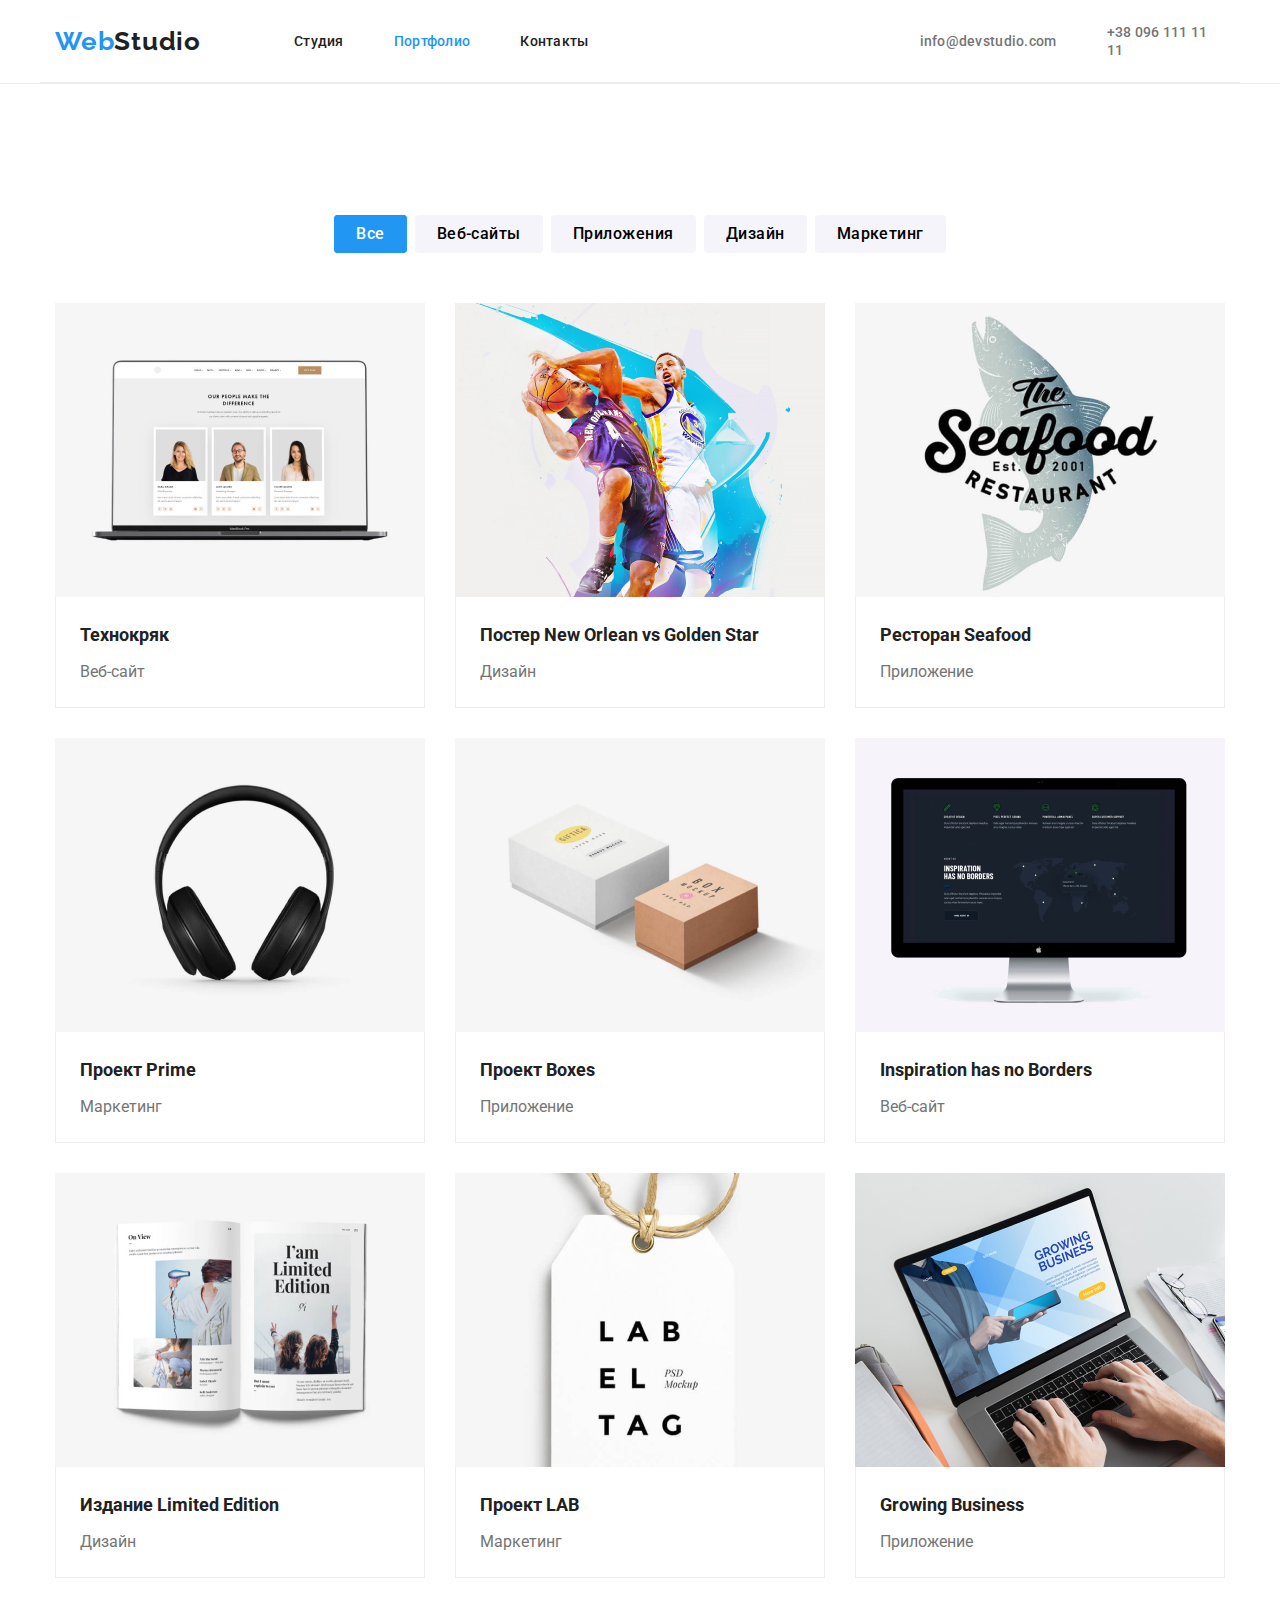
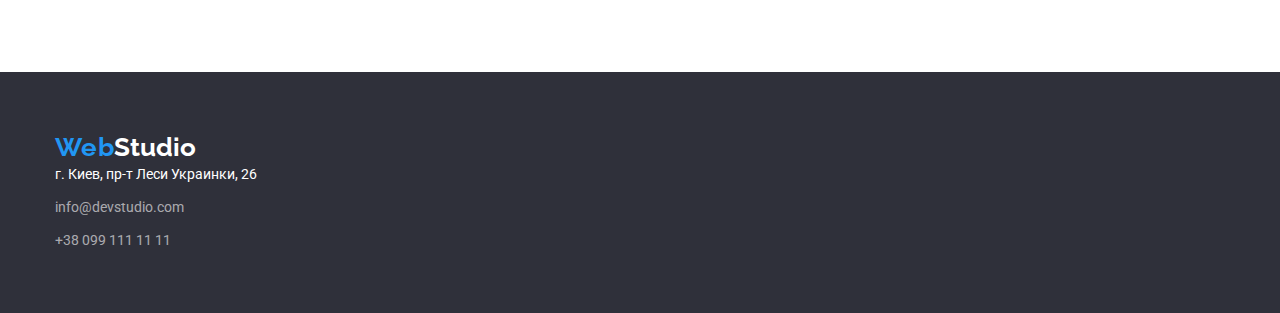
==== portfolio.html @ 9e31efb8 "WOrk-4-Go" ====
<!DOCTYPE html>
<html lang="ru">
<head>
    <meta charset="UTF-8">
    <meta http-equiv="X-UA-Compatible" content="IE=edge">
    <meta name="viewport" content="width=device-width, initial-scale=1.0">
    <title>homework-1</title>
    <link href="https://fonts.googleapis.com/css2?family=Raleway:wght@700&family=Roboto:wght@400;500;700;900&display=swap" rel="stylesheet">
    <link rel="stylesheet" href=https://cdnjs.cloudflare.com/ajax/libs/modern-normalize/1.0.0/modern-normalize.min.css>
    <link rel="stylesheet" href="css/styles.css">
</head>
<body>
    <header class="header">
        <div class="conteiner header">
        <nav class="nav">
            <a class="logo" href="index.html"><span class="web">Web</span><span class="studio">Studio</span></a>
            <ul class="menu-list">
                <li class="item"><a class="menu-element" href="index.html">Студия</a></li>
                <li class="item"><a class="menu-element menu-element-active" href="portfolio.html">Портфолио</a></li>
                <li class="item"><a class="menu-element" href="">Контакты</a></li>
            </ul>
        </nav>
        <ul class="contacts-list">
            <li class="contact-item"><a class="header-contact" href="info@devstudio.com">info@devstudio.com</a></li>
            <li class="contact-item"><a class="header-contact" href="380961111111">+38 096 111 11 11</a></li>
        </ul>
    </div>
    </header>
    <main>
        <section class="portfolio section">
        <div class="conteiner">
            <h1 class="shadow-title-portfolio">Элементы портфолио</h1>
            <ul class="portfolio-menu-list">
                <li class="portfolio-menu-item active"><button class="button-item active" type="button">Все</button></li>
                <li class="portfolio-menu-item"><button class="button-item" type="button">Веб-сайты</button></li>
                <li class="portfolio-menu-item"><button class="button-item" type="button">Приложения</button></li>
                <li class="portfolio-menu-item"><button class="button-item" type="button">Дизайн</button></li>
                <li class="portfolio-menu-item"><button class="button-item" type="button">Маркетинг</button></li>
            </ul>
            <ul class="portfolio-menu">
                <li class="portfolio-item">
                    <a href="#"><img src="images/tehnokrak.jpg" alt="tehnokrak" width=370>
                    <div class="portfolio-info">       
                    <h2 class="portfolio-title">Технокряк</h2> 
                    <p class="portfolio-text">Веб-сайт</p>
                    </div>
                </a> 
                </li>
                <li class="portfolio-item">
                    <a href="#"><img src="images/poster.jpg" alt="poster" width=370>    
                        <div class="portfolio-info">
                        <h2 class="portfolio-title">Постер New Orlean vs Golden Star</h2> 
                        <p class="portfolio-text">Дизайн</p>
                    </div>
                </a> 
                </li>
                <li class="portfolio-item">
                    <a href="#"><img src="images/seafood.jpg" alt="seafood" width=370>   
                        <div class="portfolio-info">
                        <h2 class="portfolio-title">Ресторан Seafood</h2> 
                    <p class="portfolio-text">Приложение</p>
                </div>
            </a> 
                </li>
                <li class="portfolio-item">
                    <a href="#"><img src="images/prime.jpg" alt="prime" width=370>   
                        <div class="portfolio-info">
                        <h2 class="portfolio-title">Проект Prime</h2> 
                    <p class="portfolio-text">Маркетинг</p>
                </div>  
            </a>   
                </li>
                <li class="portfolio-item">
                    <a href="#"><img src="images/boxes.jpg" alt="boxes" width=370> 
                        <div class="portfolio-info">
                        <h2 class="portfolio-title">Проект Boxes</h2> 
                    <p class="portfolio-text">Приложение</p>
                </div> 
            </a>    
                </li>
                <li class="portfolio-item">
                    <a href="#"><img src="images/borders.jpg" alt="borders" width=370>    
                        <div class="portfolio-info">
                        <h2 class="portfolio-title">Inspiration has no Borders</h2> 
                    <p class="portfolio-text">Веб-сайт</p>
                </div>    
            </a> 
                </li>
                <li class="portfolio-item">
                    <a href="#"><img src="images/limited-edition.jpg" alt="limited-edition" width=370>    
                        <div class="portfolio-info">
                        <h2 class="portfolio-title">Издание Limited Edition</h2> 
                    <p class="portfolio-text">Дизайн</p>
                </div> 
            </a>       
                </li>
                <li class="portfolio-item">
                    <a href="#"><img src="images/lab.jpg" alt="lab" width=370>  
                        <div class="portfolio-info">
                        <h2 class="portfolio-title">Проект LAB</h2> 
                    <p class="portfolio-text">Маркетинг</p>
                </div> 
            </a>    
                </li>
                <li class="portfolio-item">
                    <a href="#"><img src="images/business.jpg" alt="business" width=370> 
                        <div class="portfolio-info">
                        <h2 class="portfolio-title">Growing Business</h2> 
                    <p class="portfolio-text">Приложение</p>
                </div>   
            </a>  
                </li>
            </ul>
        </div>
        </section>    
    </main>
    <footer class="footer">
        <div class="conteiner">
        <a href="index.html"><span class="web">Web</span><span class="studio-footer">Studio</span></a>
            <address>
            <p class="address">г. Киев, пр-т Леси Украинки, 26</p>
            <ul class="info-footer-list">
                <li class="footer-item"><a class="info" href="info@devstudio.com">info@devstudio.com</a></li>
                <li class="footer-item"><a class="info" href="380991111111">+38 099 111 11 11</a></li>
            </ul>
        </address>
        </div>
    </footer>
</body>
</html>
---- css/styles.css ----
:root {
    --border-color:#eeeeee;
    --border-color-header:#ECECEC;
    --background-color: #ffffff;
    --background-footer: #2F303A;
    --background-section-three: #F5F4FA;
    --portfolio-background:#ffffff;
    --text-color: #212121;
    --under-text-color: #757575;
    --animation-links: #2196F3;
    --animation-bottons: #2196F3;
    --buttons-background: #F5F4FA;
    --animation-button-focus:#ffffff;
    --logo: #2196F3; 
    --log:#ffffff;
    --address:#ffffff;
    --info:rgba(255, 255, 255, 0.6);
    --shadow-title: #ffffff;
    --background-hero: #2F303A;
    --hero-color:#ffffff;
    --hero-button-background:#2196F3;
    --hero-button-color:#ffffff;
    --border-name:#ffffff;

}
body{
    font-family: Roboto, sans-serif;
    font-style: normal;
    font-weight: normal;
    color: var(--text-color);
 }
 a {text-decoration: none}
 ul{list-style: none}
    h1,
    h2,
    h3,
    h4, 
    h5,
    h6,
    ul,
    p {margin: 0; padding: 0}
    img{
        display: block;
        width: 100%;
        height: auto;
    }
.conteiner  {
    width: 1200px;
    margin: 0 auto;
    padding:0 15px;
}
.section{
    padding-top: 94px ;
    padding-bottom: 94px;
}
 /* HEADER */
 .header{
    display:flex;
    border-bottom: 1px solid var(--border-color-header);
}
 .nav{
     display:flex;
     align-items: center;
 }
 .menu-list{
     display: flex;
     margin-right: 331px;
     margin-left: 93px;
}
.item, .menu-element, .header-contact{
     padding-bottom: 32px;
     padding-top: 32px;
}
 .item:not(:first-child) {
     margin-left: 50px;
 }
 .contacts-list{
     display: flex;
     align-items: center;
}
.contacts-list .contact-item:last-child{
    margin-left: 50px;
 }
 .web, .studio{
    font-family: Raleway;
    font-weight: bold;
    font-size: 26px;
    line-height: 1.19; 
    color: var(--text-color);
    letter-spacing: 0.03em;
    padding-bottom: 25px;
    padding-top: 24px;
}
 .web{
     color:var(--logo);
     letter-spacing: 0.03em;
 }
 .menu-element{
    font-weight: 500;
    font-size: 14px;
    line-height: 1.14;
    letter-spacing: 0.02em;
    color:inherit;
 }
 .menu-element:focus, .menu-element:hover {
     color:var(--animation-links);

 }
 .menu-element-active{
     color: var(--animation-links);
 }
 .header-contact{
    font-weight: 500;
    font-size: 14px;
    line-height: 1.14;
    letter-spacing: 0.02em;
    color: var(--under-text-color);}
.header-contact:focus, .header-contact:hover {
        color:var(--animation-links);

}
 /* FOOTER */
.footer{
    background-color: var(--background-footer);
    padding-top: 60px;
    padding-bottom: 60px;
}

 .studio-footer{
    font-family: Raleway;
    font-weight: bold;
    font-size: 26px;
    line-height: 1.19;
    color: var(--log);
    }
.address-info{
    margin-top: 20px; 
}
.address{
    font-style: normal; /*destroed italic */
    font-weight: normal;
    font-size: 14px;
    line-height: 1.71;
    color: var(--log);
    margin-bottom: 9px;
}
.info{
    font-style: normal; /*destroed italic */
    font-size: 14px;
    line-height: 1.71;
    color: var(--info);
}
.footer-item{
margin-top: 9px;
}
.info:focus, .info:hover{
    color:var(--animation-links);
}

 /* INDEX-MAIN */
 /* hero-section */
 .shadow-title{
    color: var(--shadow-title);
    margin-bottom: -30px;
 }
 .shadow-title-portfolio{
 color: var(--portfolio-background);
 }
 .hero{
     background-color: var(--background-hero);
     color: var(--hero-color);
     display: flex;
     flex-direction: column;
     align-items: center;
     padding-top: 200px;
     padding-bottom: 200px;
 }
.hero-text{
    font-weight: 900;
    font-size: 44px;
    line-height: 1.36;
    margin-bottom: 30px;
    display: flex;
    text-align: center;
    justify-content: center;
}
 .hero-button{
    font-family: inherit;
     background-color: var(--hero-button-background);
     color: var(--hero-button-color);
     font-weight: bold;
     font-size: 16px;
     line-height: 1.87;
     cursor:pointer;
     padding: 10px 32px 10px 32px;
     letter-spacing: 0.06em;
     display: flex;
     justify-content: center;
     margin: auto;
     box-shadow: 0px 4px 4px rgba(0, 0, 0, 0.15);
}
/* section-one */
.list-first{
    display: flex;
    letter-spacing: 0.03em;
}
.list-first .item-first{
    width: 270px;
}
.list-first .item-first:not(:first-child){
    margin-left: 30px;
}
.title-first{
    font-weight: bold;
    font-size: 14px;
    line-height: 1.14;
    margin-bottom: 10px;
}
.text-first{
    font-size: 14px;
    line-height: 1.71;
    color: var(--under-text-color);
}
/* section-two */
.section-two{
    padding-top: 0px;
}
.second-title{
    font-weight: bold;
    font-size: 36px;
    line-height: 1.16;
    letter-spacing: 0.03em;
    margin-bottom: 50px;
    display: flex;
    justify-content: center;
}
.second-list{
    display: flex;
}
.second-list .img:not(:last-child){
    margin-right: 30px;
}

/* section-three */
.section-three{
background-color: var(--background-section-three);align-items: center;
}
.card-three{
    display: flex;
    flex-direction: column;
    align-items: center;
}
.title-three{
    font-weight: bold;
    font-size: 36px;
    line-height: 1.16;
    display: flex;
    justify-content: center;
    margin-bottom: 50px;
}
.names-list{
    display: flex;
}
.names-list .name:not(:last-child){
        margin-right: 30px;
    }
.names-info{
    display: flex;
    flex-direction: column;
    align-items: center;
    padding-top: 30px;
    padding-bottom: 30px;

}
.name{
    display: flex;
    flex-direction: column;
    align-items: center;
    border-radius: 0px 0px 4px 4px;
    box-shadow: 0px 1px 3px rgba(0, 0, 0, 0.12),0px 1px 1px rgba(0, 0, 0, 0.14), 0px 2px 1px rgba(0, 0, 0, 0.2);
    background-color: var(--border-name);
}
.title-name{
    font-weight: 500;
    font-size: 16px;
    line-height: 1.18;
    letter-spacing: 0.03em;
    margin-bottom: 10px;
}
.name-info{
    font-size: 16px;
    line-height: 1.18;
    color: var(--under-text-color);
}
/* PORTFOLIO-MAIN */
/* buttons */
.portfolio{
    background-color:var(--portfolio-background);
}
.portfolio-menu-item{
    border-radius: 4px;
}
.portfolio-menu-list{
    display: flex;
    justify-content: center;
    margin-bottom: 50px;
}
.portfolio-menu-item:not(:last-child){
    margin-right: 8px;
}
.button-item{
    font-family: inherit;
    font-weight: 500;
    font-size: 16px;
    line-height: 1.62;
    cursor:pointer;
    letter-spacing: 0.03em;
    background-color: var(--buttons-background);
    padding: 6px 22px;
    border:none;
    border-radius: 4px;
}
.active{
    background-color: var(--animation-bottons);
    color: var(--animation-button-focus); 
}
.button-item:hover,
.button-item:focus{
    background-color: var(--animation-bottons);
    color: var(--animation-button-focus);
}
/* portfolio */
.portfolio-menu{
display: flex;
flex-wrap: wrap;
}
.portfolio-item:nth-child(3n + 3){
    margin-right: 0;
    }
.portfolio-item:nth-last-child(-n + 3){
    margin-bottom: 0;
    }
.portfolio-item{
margin-right:30px;
margin-bottom: 30px;
}
.portfolio-info{
border-left: 1px solid var(--border-color);
border-bottom: 1px solid var(--border-color);
border-right: 1px solid var(--border-color);
padding-top: 20px;
padding-left: 24px;
padding-bottom: 20px;
}
.portfolio-title{
    font-weight: bold;
    font-size: 18px;
    line-height: 2;
    color: var(--text-color);
    margin-bottom: 4px;
}
.portfolio-text{
    font-size: 16px;
    line-height: 1.87;
    color: var(--under-text-color);
}
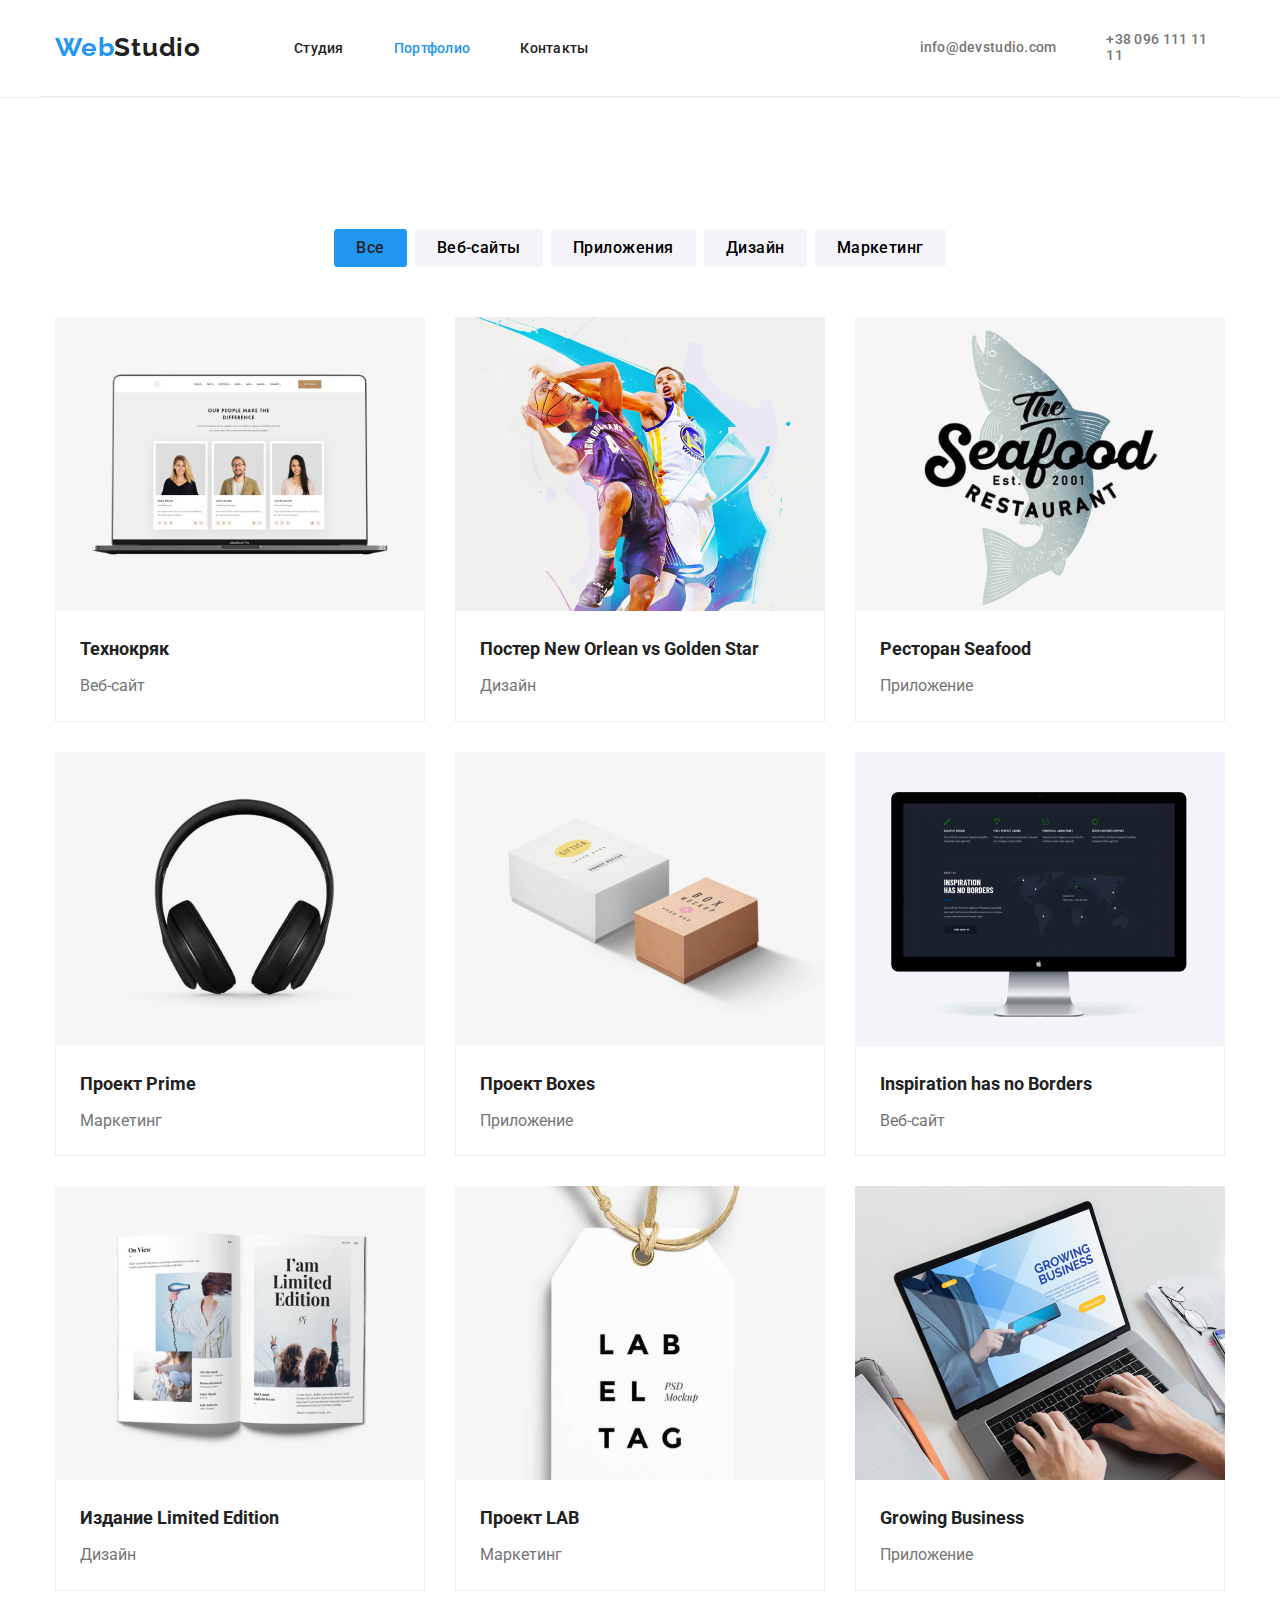
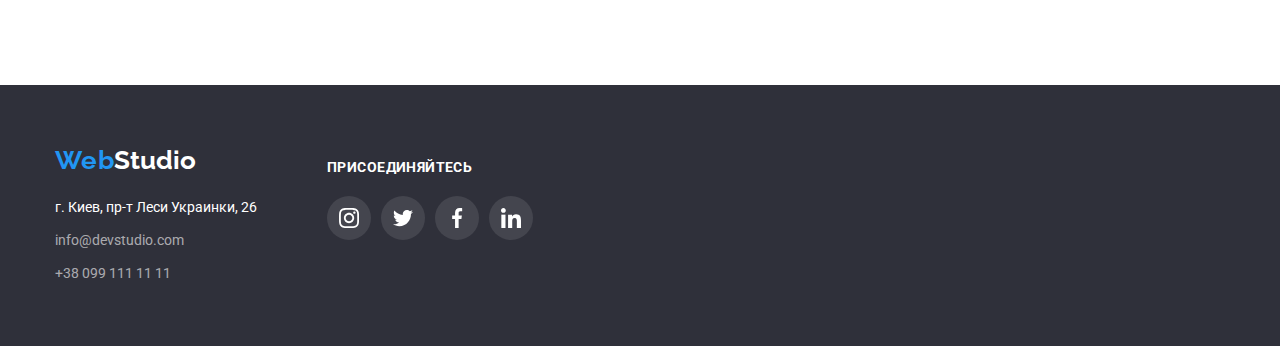
==== commit fe2928a1: "complete-4" ====
--- a/portfolio.html
+++ b/portfolio.html
@@ -21,9 +21,17 @@
             </ul>
         </nav>
         <ul class="contacts-list">
-            <li class="contact-item"><a class="header-contact" href="info@devstudio.com">info@devstudio.com</a></li>
-            <li class="contact-item"><a class="header-contact" href="380961111111">+38 096 111 11 11</a></li>
-        </ul>
+            <li class="contact-item"> 
+                <a class="header-contact" href="info@devstudio.com">
+                    <svg class="icon-mail" width="16" height="12">
+                        <use href="./images/symbol-defs.svg#envelope"></use>
+                    </svg>info@devstudio.com</a></li>
+            <li class="contact-item">
+                <a class="header-contact" href="380961111111">
+                    <svg class="icon-phone" width="10" height="16">
+                        <use href="./images/symbol-defs.svg#telefon"></use>
+                    </svg>+38 096 111 11 11</a></li>
+            </ul>
     </div>
     </header>
     <main>
@@ -115,9 +123,10 @@
         </section>    
     </main>
     <footer class="footer">
-        <div class="conteiner">
+        <div class="conteiner conteiner-position">
+        <div>
         <a href="index.html"><span class="web">Web</span><span class="studio-footer">Studio</span></a>
-            <address>
+            <address class="address-info">
             <p class="address">г. Киев, пр-т Леси Украинки, 26</p>
             <ul class="info-footer-list">
                 <li class="footer-item"><a class="info" href="info@devstudio.com">info@devstudio.com</a></li>
@@ -125,6 +134,40 @@
             </ul>
         </address>
         </div>
+        <div class="join-place">
+        <p class="join">ПРИСОЕДИНЯЙТЕСЬ</p>
+        <ul class="icon-footer-info">
+            <li class="icon-list-footer">
+                <a href="">
+                <svg class="icon-footer" width="20" height="20">
+                    <use href="./images/symbol-defs.svg#instagram"></use>
+                </svg>
+            </a>
+            </li>
+            <li class="icon-list-footer">
+                <a href="">
+                <svg class="icon-footer" width="20" height="20">
+                    <use href="./images/symbol-defs.svg#twitter"></use>
+                </svg>
+            </a>
+            </li>
+            <li class="icon-list-footer">
+                <a href="">
+                <svg class="icon-footer" width="20" height="20">
+                    <use href="./images/symbol-defs.svg#facebook"></use>
+                </svg>
+            </a>
+            </li>
+            <li class="icon-list-footer">
+                <a href="">
+                <svg class="icon-footer" width="20" height="20">
+                    <use href="./images/symbol-defs.svg#linkedin"></use>
+                </svg>
+            </a>                  
+            </li>
+        </ul>
+        </div>
+        </div>
     </footer>
 </body>
 </html>
--- a/css/styles.css
+++ b/css/styles.css
@@ -10,7 +10,7 @@
     --animation-links: #2196F3;
     --animation-bottons: #2196F3;
     --buttons-background: #F5F4FA;
-    --animation-button-focus:#ffffff;
+    --animatmaion-button-focus:#ffffff;
     --logo: #2196F3; 
     --log:#ffffff;
     --address:#ffffff;
@@ -21,6 +21,8 @@
     --hero-button-background:#2196F3;
     --hero-button-color:#ffffff;
     --border-name:#ffffff;
+    --icon-background:#F5F4FA;
+    --icon-names-color:#AFB1B8;
 
 }
 body{
@@ -64,7 +66,7 @@
  }
  .menu-list{
      display: flex;
-     margin-right: 331px;
+     margin-right: 305px;
      margin-left: 93px;
 }
 .item, .menu-element, .header-contact{
@@ -79,7 +81,7 @@
      align-items: center;
 }
 .contacts-list .contact-item:last-child{
-    margin-left: 50px;
+    margin-left: 30px;
  }
  .web, .studio{
     font-family: Raleway;
@@ -88,8 +90,7 @@
     line-height: 1.19; 
     color: var(--text-color);
     letter-spacing: 0.03em;
-    padding-bottom: 25px;
-    padding-top: 24px;
+    
 }
  .web{
      color:var(--logo);
@@ -110,14 +111,28 @@
      color: var(--animation-links);
  }
  .header-contact{
+    display: flex;
+    align-items: center;
     font-weight: 500;
     font-size: 14px;
     line-height: 1.14;
     letter-spacing: 0.02em;
     color: var(--under-text-color);}
-.header-contact:focus, .header-contact:hover {
+    .header-contact:focus, .header-contact:hover {
         color:var(--animation-links);
-
+        fill:var(--animation-links);
+}
+.header-contact:focus .icon-mail, .header-contact:hover .icon-mail  {
+    color:var(--animation-links);
+    fill:var(--animation-links);
+}
+.header-contact:focus .icon-phone, .header-contact:hover .icon-phone  {
+    color:var(--animation-links);
+    fill:var(--animation-links);
+}
+.icon-mail, .icon-phone{
+    margin-right: 10px;
+    fill: var(--under-text-color);
 }
  /* FOOTER */
 .footer{
@@ -156,6 +171,42 @@
 .info:focus, .info:hover{
     color:var(--animation-links);
 }
+.conteiner-position{
+    display: flex;
+}
+.icon-footer-info{
+    display: flex;
+    align-items: center;
+    margin-top: 20px;
+}
+.icon-footer{
+    display: flex;
+    align-items: center;
+    fill: var(--animatmaion-button-focus);
+}
+.icon-list-footer{
+    padding: 12px;
+    background: rgba(255, 255, 255, 0.1);
+    border-radius: 50%;
+}
+.icon-list-footer:hover, .icon-list-footer:focus{
+background-color: var(--animation-bottons);
+cursor: pointer;
+}
+.join-place{
+    margin-top: 15px;
+    margin-left: 70px;
+}
+.icon-footer-info .icon-list-footer:not(:last-child){
+    margin-right: 10px;
+}
+.join{
+    font-weight: bold;
+    font-size: 14px;
+    line-height: 1.14;
+    letter-spacing: 0.03em;
+    color: var(--address); 
+}
 
  /* INDEX-MAIN */
  /* hero-section */
@@ -166,6 +217,15 @@
  .shadow-title-portfolio{
  color: var(--portfolio-background);
  }
+ .hero-foto{
+    max-width: 1600px;
+    height: 600px;
+    margin-left: auto;
+    margin-right: auto;
+    background-position: center;
+    background-image: url("../images/background-hero.jpg");
+    background-image: linear-gradient(rgba(47, 48, 58, 0.4));
+}
  .hero{
      background-color: var(--background-hero);
      color: var(--hero-color);
@@ -204,8 +264,16 @@
     display: flex;
     letter-spacing: 0.03em;
 }
-.list-first .item-first{
-    width: 270px;
+.icon-background{
+    display: flex;
+    justify-content: center;
+    padding: 25px 100px;
+    margin-bottom: 30px;
+    background-color: var(--icon-background);
+    border-radius: 4px;
+}
+.icon-first{
+    fill:var(--text-color);
 }
 .list-first .item-first:not(:first-child){
     margin-left: 30px;
@@ -240,10 +308,42 @@
 .second-list .img:not(:last-child){
     margin-right: 30px;
 }
-
+/*Klients-section*/
+.clients-section{
+    display: flex;
+    flex-direction: column;
+    align-items: center;
+}
+.clients-title{
+font-weight: bold;
+font-size: 36px;
+line-height: 1.16;
+letter-spacing: 0.03em;
+color: var(--text-color);
+}
+.clients{
+    display: flex;
+    margin-top: 50px;
+}
+.clients-icon{
+    border: 1px solid var(--icon-names-color);
+    border-radius: 4px;
+    padding: 16px 32px;
+    cursor: pointer;
+}
+.icon-client{
+    fill: var(--icon-names-color);
+}
+.clients-icon:hover .icon-client, .clients-icon:focus .icon-client{
+    fill: var(--animation-bottons);
+}
+.clients .clients-icon:not(:last-child){
+margin-right: 30px;
+}
 /* section-three */
 .section-three{
-background-color: var(--background-section-three);align-items: center;
+background-color: var(--background-section-three);
+align-items: center;
 }
 .card-three{
     display: flex;
@@ -260,6 +360,7 @@
 }
 .names-list{
     display: flex;
+
 }
 .names-list .name:not(:last-child){
         margin-right: 30px;
@@ -278,7 +379,7 @@
     align-items: center;
     border-radius: 0px 0px 4px 4px;
     box-shadow: 0px 1px 3px rgba(0, 0, 0, 0.12),0px 1px 1px rgba(0, 0, 0, 0.14), 0px 2px 1px rgba(0, 0, 0, 0.2);
-    background-color: var(--border-name);
+    background-color: var(--background-color);
 }
 .title-name{
     font-weight: 500;
@@ -291,6 +392,31 @@
     font-size: 16px;
     line-height: 1.18;
     color: var(--under-text-color);
+}
+.icon-names-info{
+    display: flex;
+    margin-top: 16px;
+}
+.icon-list{
+    background-color:var(--background-color);
+    border-radius: 50%;
+    padding: 12px;
+}
+.icon-list:hover, .icon-list:focus{
+    background-color: var(--animation-bottons) ;
+    fill: var(--background-color);
+    cursor:pointer;
+}
+.icon-list:not(:last-child){
+    margin-right:10px;
+}
+.icon-name{
+    fill:var(--icon-names-color);
+    display: flex;
+    align-items: center;
+}
+.icon-list:hover .icon-name, .icon-list:focus .icon-name{
+    fill: var(--background-color);
 }
 /* PORTFOLIO-MAIN */
 /* buttons */
@@ -322,12 +448,14 @@
 }
 .active{
     background-color: var(--animation-bottons);
-    color: var(--animation-button-focus); 
+    color: var(--animation-button-focus);
 }
 .button-item:hover,
 .button-item:focus{
     background-color: var(--animation-bottons);
     color: var(--animation-button-focus);
+    box-shadow: 0px 3px 1px rgba(0, 0, 0, 0.1), 0px 1px 2px 
+    rgba(0, 0, 0, 0.08), 0px 2px 2px rgba(0, 0, 0, 0.12);
 }
 /* portfolio */
 .portfolio-menu{
@@ -344,6 +472,10 @@
 margin-right:30px;
 margin-bottom: 30px;
 }
+.portfolio-item:focus, .portfolio-item:hover{
+    box-shadow: 0px 1px 1px rgba(0, 0, 0, 0.12), 0px 4px 4px 
+    rgba(0, 0, 0, 0.06), 1px 4px 6px rgba(0, 0, 0, 0.16);
+}
 .portfolio-info{
 border-left: 1px solid var(--border-color);
 border-bottom: 1px solid var(--border-color);
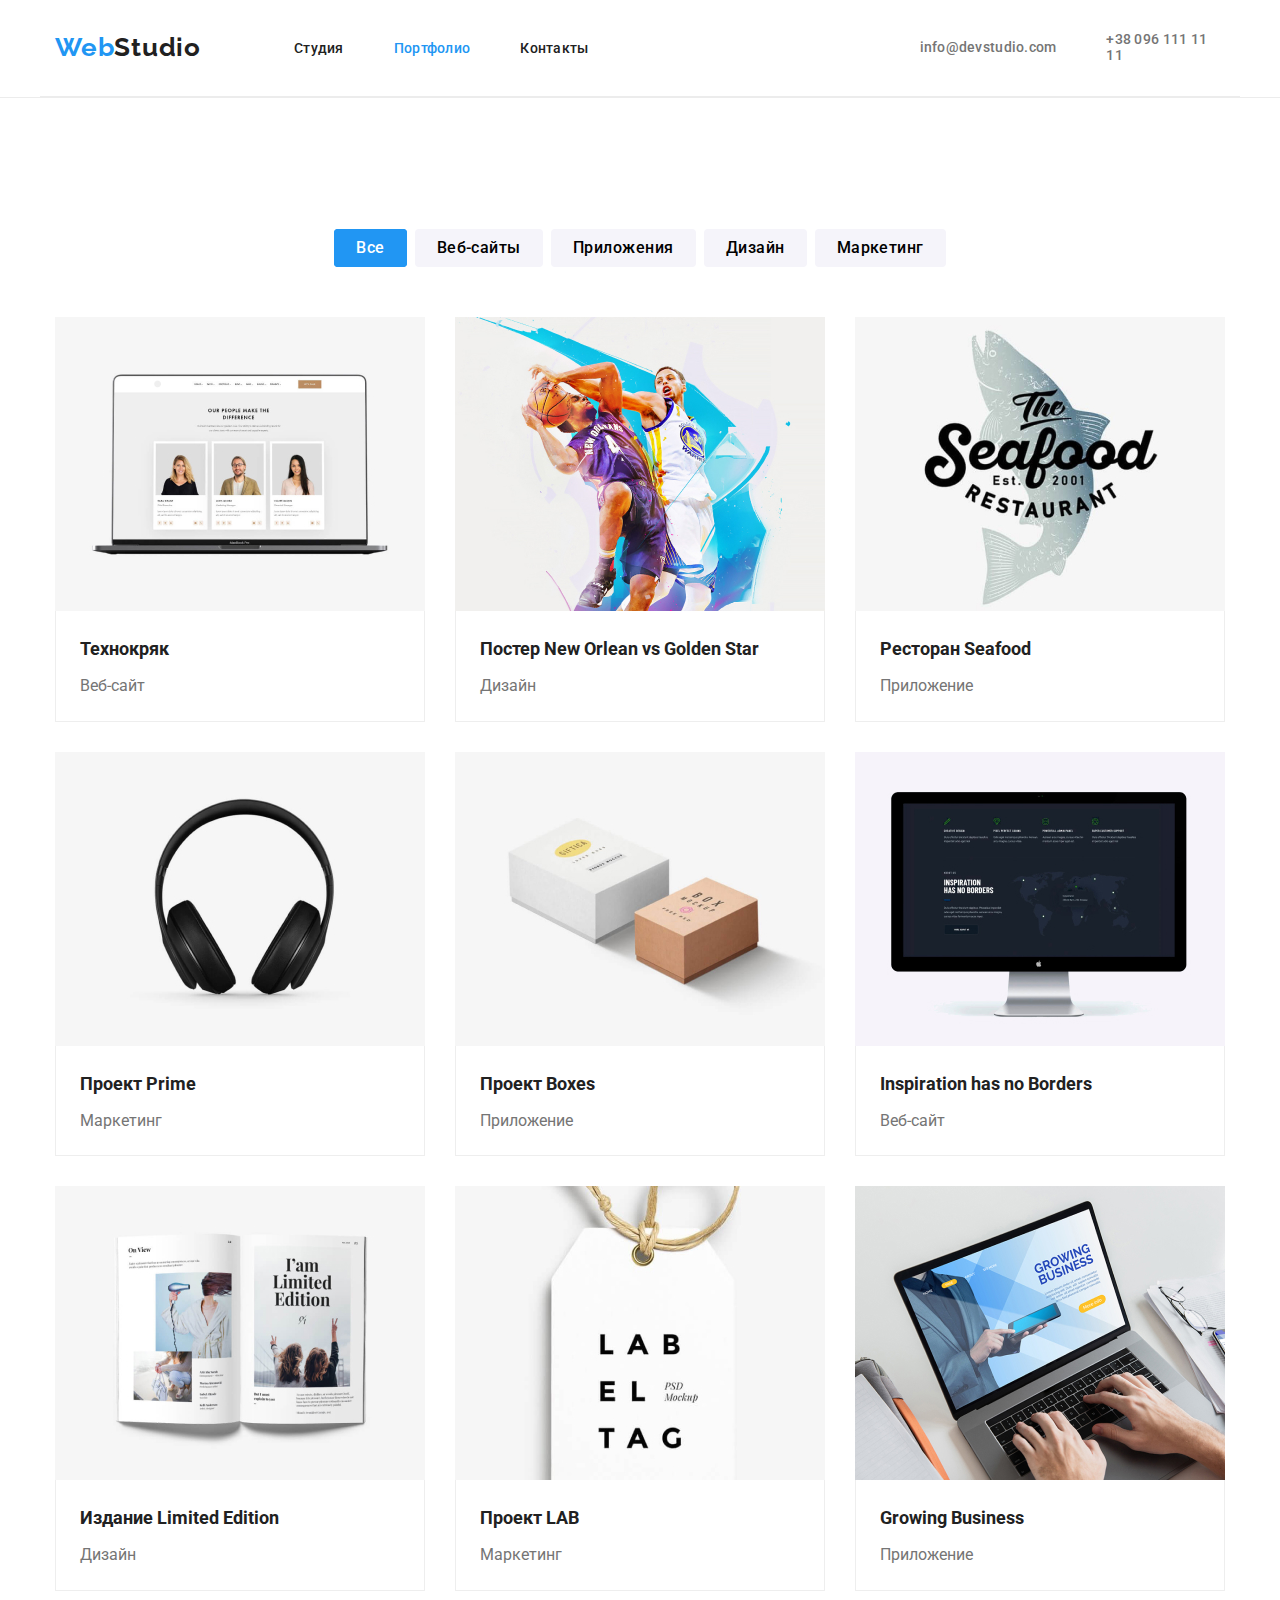
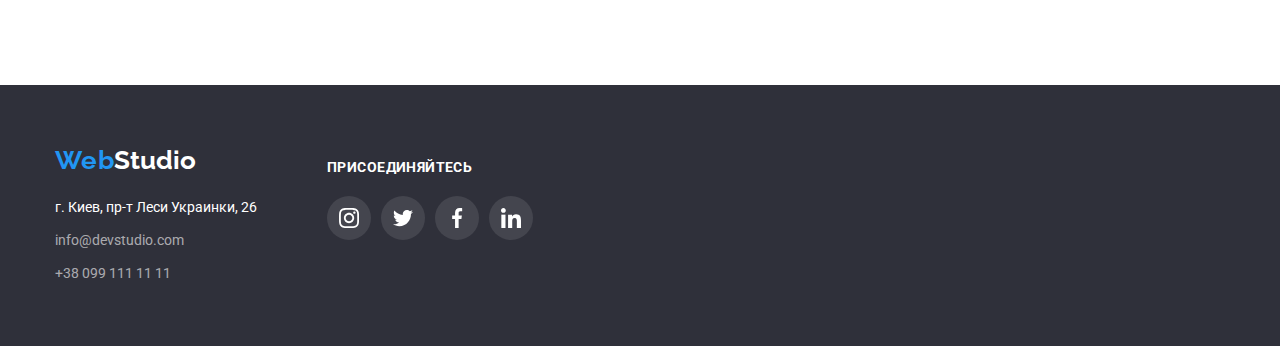
==== commit da68071c: "complete5" ====
--- a/portfolio.html
+++ b/portfolio.html
@@ -47,7 +47,7 @@
             </ul>
             <ul class="portfolio-menu">
                 <li class="portfolio-item">
-                    <a href="#"><img src="images/tehnokrak.jpg" alt="tehnokrak" width=370>
+                    <a class="portfolio-element" href="#"><img src="images/tehnokrak.jpg" alt="tehnokrak" width=370>
                     <div class="portfolio-info">       
                     <h2 class="portfolio-title">Технокряк</h2> 
                     <p class="portfolio-text">Веб-сайт</p>
@@ -55,7 +55,7 @@
                 </a> 
                 </li>
                 <li class="portfolio-item">
-                    <a href="#"><img src="images/poster.jpg" alt="poster" width=370>    
+                    <a class="portfolio-element" href="#"><img src="images/poster.jpg" alt="poster" width=370>    
                         <div class="portfolio-info">
                         <h2 class="portfolio-title">Постер New Orlean vs Golden Star</h2> 
                         <p class="portfolio-text">Дизайн</p>
@@ -63,7 +63,7 @@
                 </a> 
                 </li>
                 <li class="portfolio-item">
-                    <a href="#"><img src="images/seafood.jpg" alt="seafood" width=370>   
+                    <a class="portfolio-element" href="#"><img src="images/seafood.jpg" alt="seafood" width=370>   
                         <div class="portfolio-info">
                         <h2 class="portfolio-title">Ресторан Seafood</h2> 
                     <p class="portfolio-text">Приложение</p>
@@ -71,7 +71,7 @@
             </a> 
                 </li>
                 <li class="portfolio-item">
-                    <a href="#"><img src="images/prime.jpg" alt="prime" width=370>   
+                    <a class="portfolio-element" href="#"><img src="images/prime.jpg" alt="prime" width=370>   
                         <div class="portfolio-info">
                         <h2 class="portfolio-title">Проект Prime</h2> 
                     <p class="portfolio-text">Маркетинг</p>
@@ -79,7 +79,7 @@
             </a>   
                 </li>
                 <li class="portfolio-item">
-                    <a href="#"><img src="images/boxes.jpg" alt="boxes" width=370> 
+                    <a class="portfolio-element" href="#"><img src="images/boxes.jpg" alt="boxes" width=370> 
                         <div class="portfolio-info">
                         <h2 class="portfolio-title">Проект Boxes</h2> 
                     <p class="portfolio-text">Приложение</p>
@@ -87,7 +87,7 @@
             </a>    
                 </li>
                 <li class="portfolio-item">
-                    <a href="#"><img src="images/borders.jpg" alt="borders" width=370>    
+                    <a class="portfolio-element" href="#"><img src="images/borders.jpg" alt="borders" width=370>    
                         <div class="portfolio-info">
                         <h2 class="portfolio-title">Inspiration has no Borders</h2> 
                     <p class="portfolio-text">Веб-сайт</p>
@@ -95,7 +95,7 @@
             </a> 
                 </li>
                 <li class="portfolio-item">
-                    <a href="#"><img src="images/limited-edition.jpg" alt="limited-edition" width=370>    
+                    <a class="portfolio-element" href="#"><img src="images/limited-edition.jpg" alt="limited-edition" width=370>    
                         <div class="portfolio-info">
                         <h2 class="portfolio-title">Издание Limited Edition</h2> 
                     <p class="portfolio-text">Дизайн</p>
@@ -103,7 +103,7 @@
             </a>       
                 </li>
                 <li class="portfolio-item">
-                    <a href="#"><img src="images/lab.jpg" alt="lab" width=370>  
+                    <a class="portfolio-element" href="#"><img src="images/lab.jpg" alt="lab" width=370>  
                         <div class="portfolio-info">
                         <h2 class="portfolio-title">Проект LAB</h2> 
                     <p class="portfolio-text">Маркетинг</p>
@@ -111,7 +111,7 @@
             </a>    
                 </li>
                 <li class="portfolio-item">
-                    <a href="#"><img src="images/business.jpg" alt="business" width=370> 
+                    <a class="portfolio-element" href="#"><img src="images/business.jpg" alt="business" width=370> 
                         <div class="portfolio-info">
                         <h2 class="portfolio-title">Growing Business</h2> 
                     <p class="portfolio-text">Приложение</p>
@@ -119,7 +119,7 @@
             </a>  
                 </li>
             </ul>
-        </div>
+        </div>  
         </section>    
     </main>
     <footer class="footer">
@@ -138,28 +138,28 @@
         <p class="join">ПРИСОЕДИНЯЙТЕСЬ</p>
         <ul class="icon-footer-info">
             <li class="icon-list-footer">
-                <a href="">
+                <a href="" class="icon-footer-element">
                 <svg class="icon-footer" width="20" height="20">
                     <use href="./images/symbol-defs.svg#instagram"></use>
                 </svg>
             </a>
             </li>
             <li class="icon-list-footer">
-                <a href="">
+                <a href="" class="icon-footer-element">
                 <svg class="icon-footer" width="20" height="20">
                     <use href="./images/symbol-defs.svg#twitter"></use>
                 </svg>
             </a>
             </li>
             <li class="icon-list-footer">
-                <a href="">
+                <a href="" class="icon-footer-element">
                 <svg class="icon-footer" width="20" height="20">
                     <use href="./images/symbol-defs.svg#facebook"></use>
                 </svg>
             </a>
             </li>
             <li class="icon-list-footer">
-                <a href="">
+                <a href="" class="icon-footer-element">
                 <svg class="icon-footer" width="20" height="20">
                     <use href="./images/symbol-defs.svg#linkedin"></use>
                 </svg>
--- a/css/styles.css
+++ b/css/styles.css
@@ -10,7 +10,7 @@
     --animation-links: #2196F3;
     --animation-bottons: #2196F3;
     --buttons-background: #F5F4FA;
-    --animatmaion-button-focus:#ffffff;
+    --animation-button-focus:#ffffff;
     --logo: #2196F3; 
     --log:#ffffff;
     --address:#ffffff;
@@ -31,7 +31,9 @@
     font-weight: normal;
     color: var(--text-color);
  }
- a {text-decoration: none}
+ a {text-decoration: none;
+    
+}
  ul{list-style: none}
     h1,
     h2,
@@ -122,11 +124,12 @@
         color:var(--animation-links);
         fill:var(--animation-links);
 }
-.header-contact:focus .icon-mail, .header-contact:hover .icon-mail  {
+.header-contact:focus .icon-phone, .header-contact:hover .icon-phone  {
     color:var(--animation-links);
     fill:var(--animation-links);
 }
-.header-contact:focus .icon-phone, .header-contact:hover .icon-phone  {
+.header-contact:focus .icon-mail, .header-contact:hover .icon-mail
+   {
     color:var(--animation-links);
     fill:var(--animation-links);
 }
@@ -182,14 +185,18 @@
 .icon-footer{
     display: flex;
     align-items: center;
-    fill: var(--animatmaion-button-focus);
+    fill: var(--animation-button-focus);
 }
 .icon-list-footer{
+    display: flex;
+    align-items: center;
+}
+.icon-footer-element{
     padding: 12px;
     background: rgba(255, 255, 255, 0.1);
     border-radius: 50%;
 }
-.icon-list-footer:hover, .icon-list-footer:focus{
+.icon-footer-element:hover, .icon-footer-element:focus{
 background-color: var(--animation-bottons);
 cursor: pointer;
 }
@@ -324,19 +331,33 @@
 .clients{
     display: flex;
     margin-top: 50px;
-}
+ }
 .clients-icon{
-    border: 1px solid var(--icon-names-color);
-    border-radius: 4px;
-    padding: 16px 32px;
-    cursor: pointer;
+display: flex;
+}
+.element-client{
+ display: flex;
+ padding: 16px 32px;
+ border: 1px solid var(--icon-names-color);
+ border-radius: 4px;
+ cursor: pointer;
 }
 .icon-client{
+    display: flex;
     fill: var(--icon-names-color);
 }
-.clients-icon:hover .icon-client, .clients-icon:focus .icon-client{
+.element-client:hover,
+.element-client:focus 
+{
+    border-color: var(--animation-bottons) ;
+}
+.element-client:hover .icon-client,
+.element-client:focus .icon-client
+{
     fill: var(--animation-bottons);
-}
+    border-color: var(--animation-bottons) ;
+}
+
 .clients .clients-icon:not(:last-child){
 margin-right: 30px;
 }
@@ -345,11 +366,6 @@
 background-color: var(--background-section-three);
 align-items: center;
 }
-.card-three{
-    display: flex;
-    flex-direction: column;
-    align-items: center;
-}
 .title-three{
     font-weight: bold;
     font-size: 36px;
@@ -369,8 +385,7 @@
     display: flex;
     flex-direction: column;
     align-items: center;
-    padding-top: 30px;
-    padding-bottom: 30px;
+    padding: 30px 32px;
 
 }
 .name{
@@ -391,18 +406,23 @@
 .name-info{
     font-size: 16px;
     line-height: 1.18;
+    margin-bottom: 16px;
     color: var(--under-text-color);
 }
 .icon-names-info{
     display: flex;
-    margin-top: 16px;
 }
 .icon-list{
+    display: flex;
+    align-items: center;
     background-color:var(--background-color);
+}
+.icon-element{
+    display: flex;
+    padding: 12px;
     border-radius: 50%;
-    padding: 12px;
-}
-.icon-list:hover, .icon-list:focus{
+}
+.icon-element:hover, .icon-element:focus{
     background-color: var(--animation-bottons) ;
     fill: var(--background-color);
     cursor:pointer;
@@ -415,7 +435,7 @@
     display: flex;
     align-items: center;
 }
-.icon-list:hover .icon-name, .icon-list:focus .icon-name{
+.icon-element:hover .icon-name, .icon-element:focus .icon-name{
     fill: var(--background-color);
 }
 /* PORTFOLIO-MAIN */
@@ -472,10 +492,12 @@
 margin-right:30px;
 margin-bottom: 30px;
 }
-.portfolio-item:focus, .portfolio-item:hover{
+.portfolio-element{
+    display: block;
+}
+.portfolio-element:focus, .portfolio-element:hover{
     box-shadow: 0px 1px 1px rgba(0, 0, 0, 0.12), 0px 4px 4px 
-    rgba(0, 0, 0, 0.06), 1px 4px 6px rgba(0, 0, 0, 0.16);
-}
+    rgba(0, 0, 0, 0.06), 1px 4px 6px rgba(0, 0, 0, 0.16);}
 .portfolio-info{
 border-left: 1px solid var(--border-color);
 border-bottom: 1px solid var(--border-color);
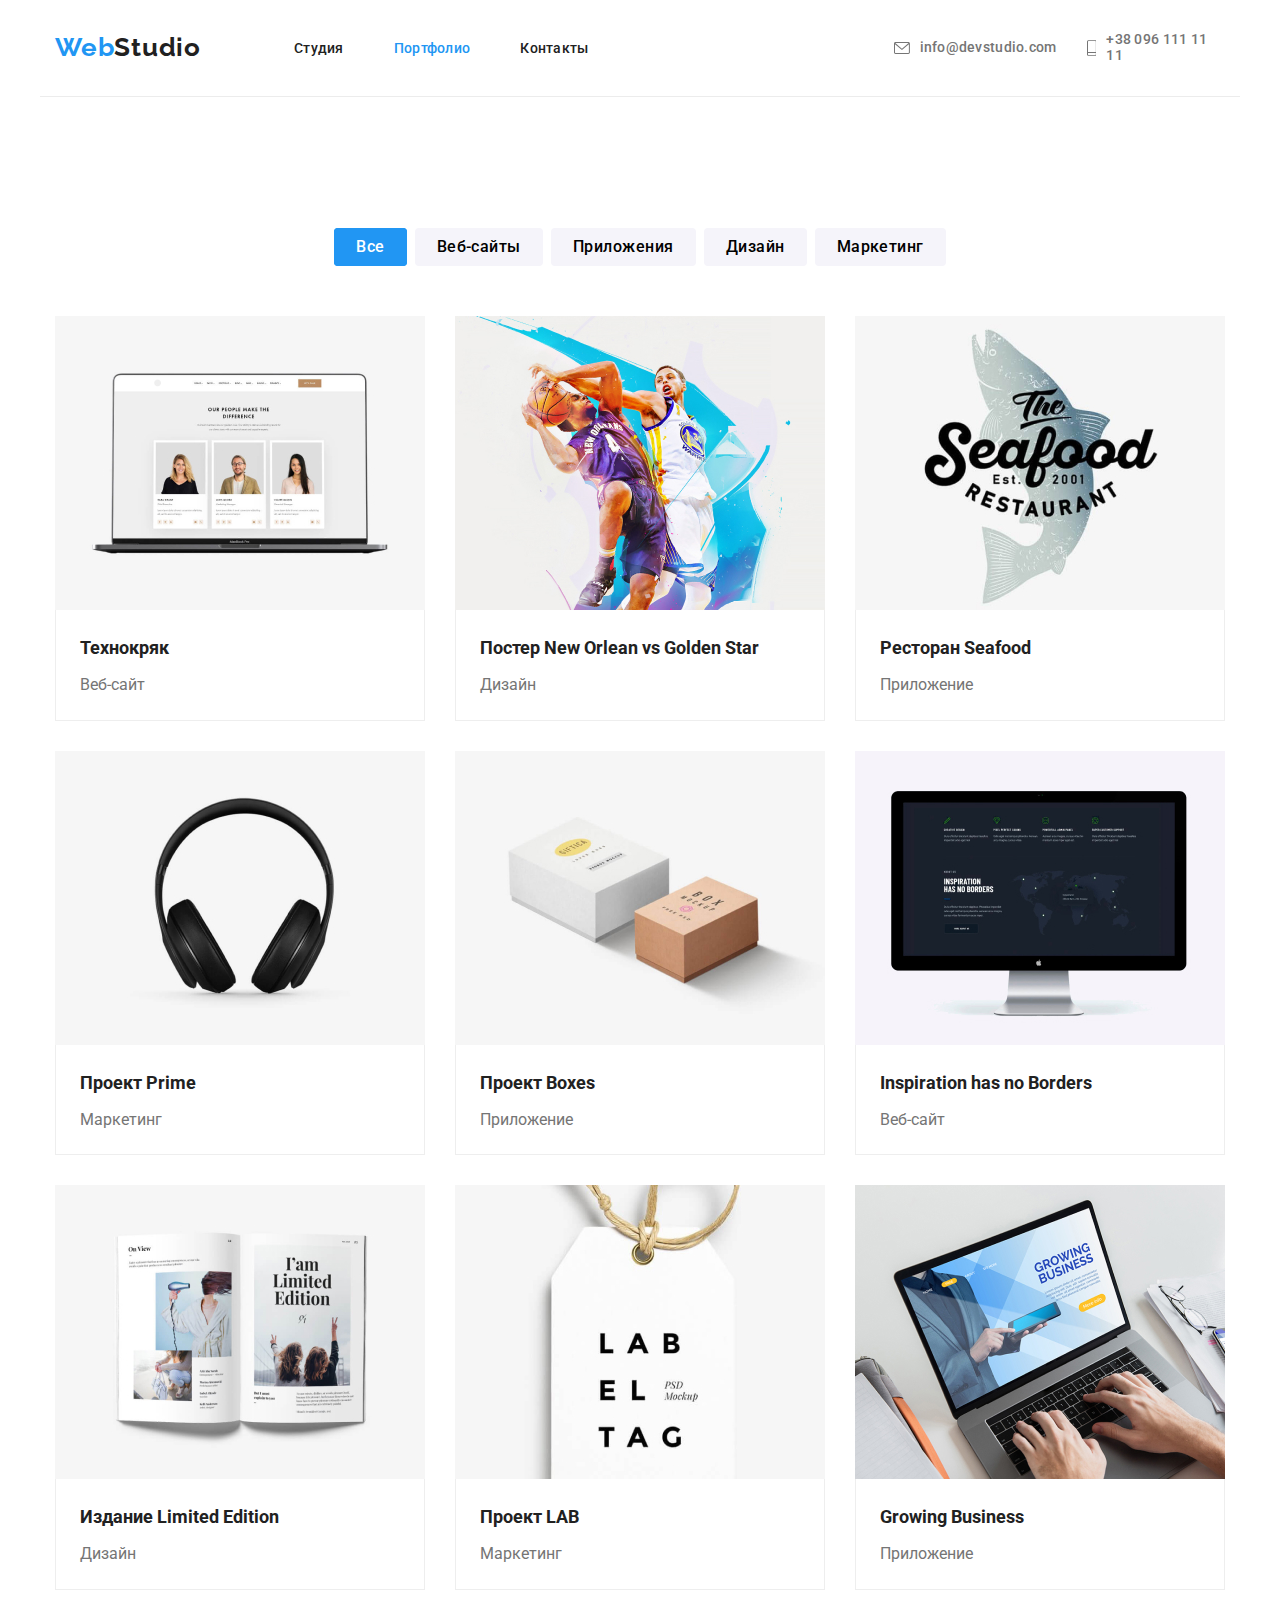
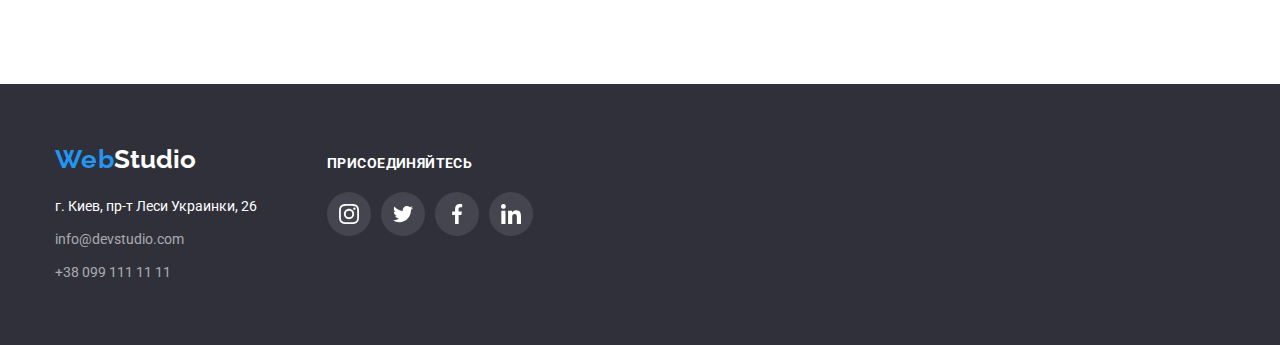
==== commit 91c7ca14: "cop" ====
--- a/portfolio.html
+++ b/portfolio.html
@@ -11,7 +11,7 @@
 </head>
 <body>
     <header class="header">
-        <div class="conteiner header">
+        <div class="conteiner header-conteiner">
         <nav class="nav">
             <a class="logo" href="index.html"><span class="web">Web</span><span class="studio">Studio</span></a>
             <ul class="menu-list">
--- a/css/styles.css
+++ b/css/styles.css
@@ -58,7 +58,7 @@
     padding-bottom: 94px;
 }
  /* HEADER */
- .header{
+ .header-conteiner{
     display:flex;
     border-bottom: 1px solid var(--border-color-header);
 }
@@ -85,6 +85,10 @@
 .contacts-list .contact-item:last-child{
     margin-left: 30px;
  }
+ .logo{
+    padding-top: 24px;
+    padding-bottom: 25px;
+ }
  .web, .studio{
     font-family: Raleway;
     font-weight: bold;
@@ -92,7 +96,6 @@
     line-height: 1.19; 
     color: var(--text-color);
     letter-spacing: 0.03em;
-    
 }
  .web{
      color:var(--logo);
@@ -176,6 +179,7 @@
 }
 .conteiner-position{
     display: flex;
+    align-items: baseline;
 }
 .icon-footer-info{
     display: flex;
@@ -201,8 +205,7 @@
 cursor: pointer;
 }
 .join-place{
-    margin-top: 15px;
-    margin-left: 70px;
+    margin-left:70px;
 }
 .icon-footer-info .icon-list-footer:not(:last-child){
     margin-right: 10px;
@@ -265,6 +268,8 @@
      justify-content: center;
      margin: auto;
      box-shadow: 0px 4px 4px rgba(0, 0, 0, 0.15);
+     border:0;
+     border-radius: 4px;
 }
 /* section-one */
 .list-first{
@@ -274,7 +279,9 @@
 .icon-background{
     display: flex;
     justify-content: center;
-    padding: 25px 100px;
+    align-items: center;
+    width: 270px;
+    height: 120px;
     margin-bottom: 30px;
     background-color: var(--icon-background);
     border-radius: 4px;
@@ -334,10 +341,15 @@
  }
 .clients-icon{
 display: flex;
+width: 170px;
+ height: 92px;
 }
 .element-client{
  display: flex;
- padding: 16px 32px;
+ justify-content: center;
+ align-items: center;
+ width: 100%;
+ height: 100%;
  border: 1px solid var(--icon-names-color);
  border-radius: 4px;
  cursor: pointer;
